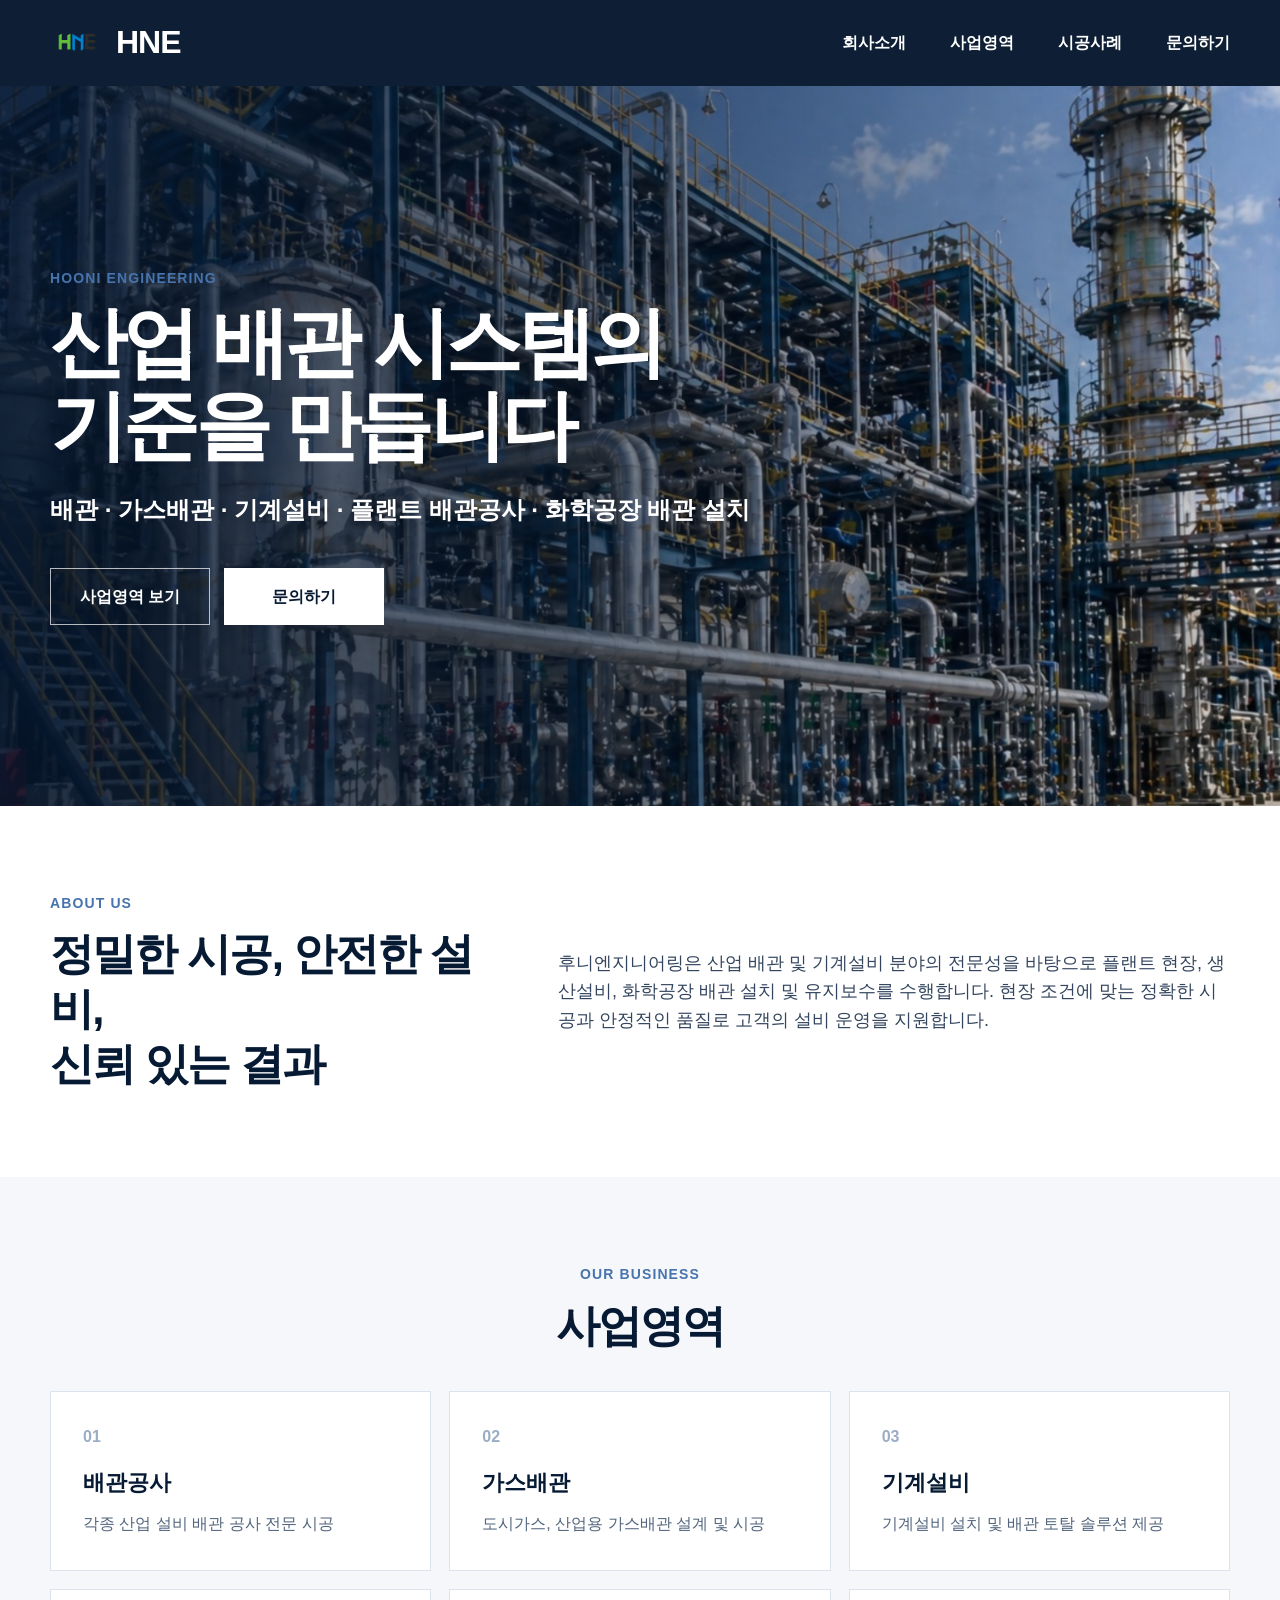
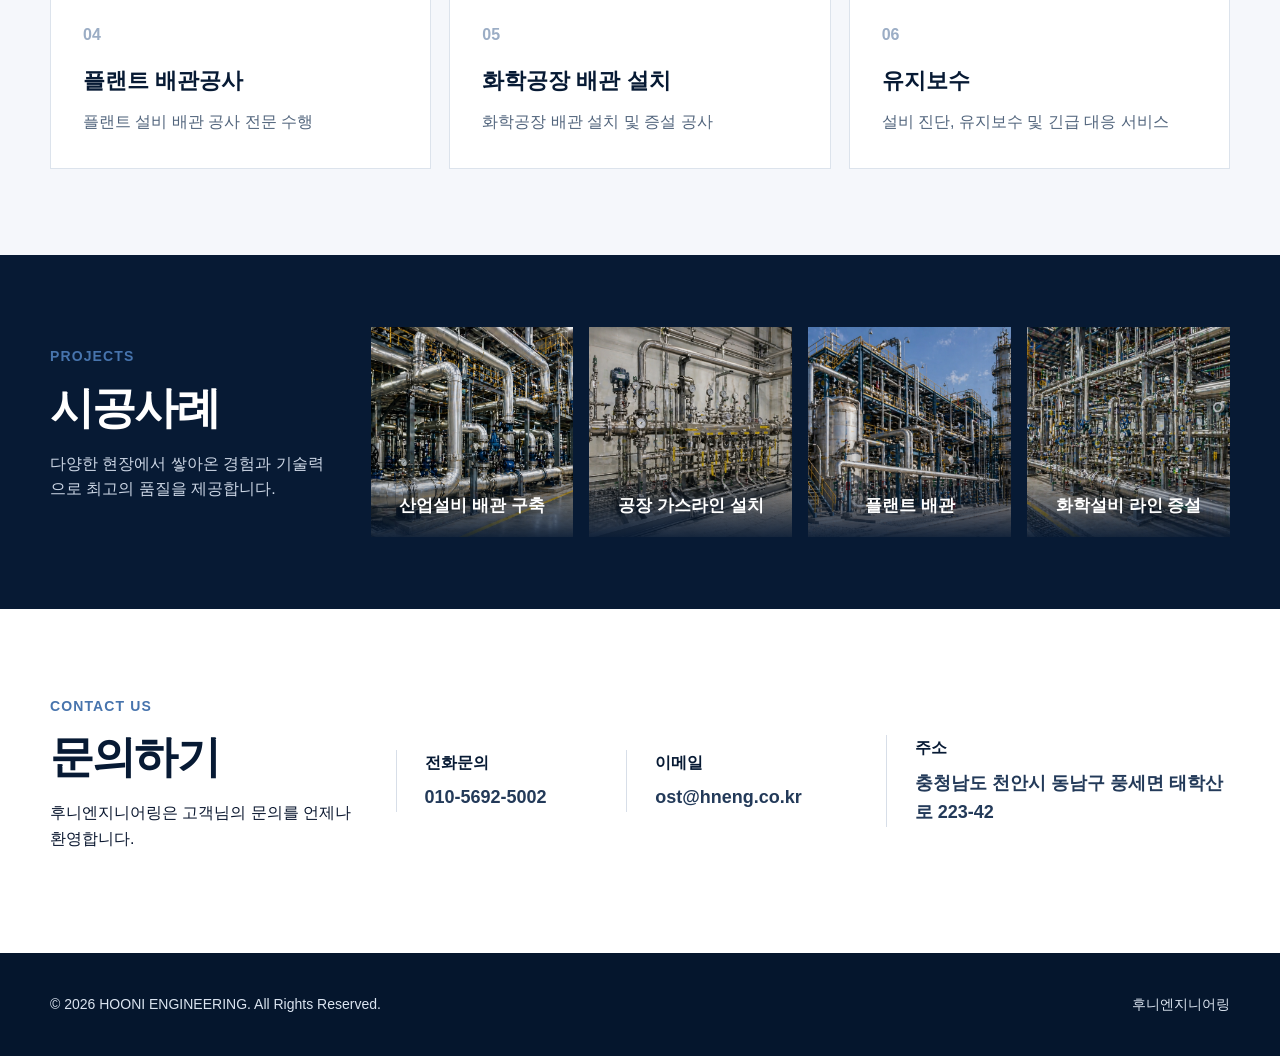
==== index.html @ 7d779afa "Add files via upload" ====
<!DOCTYPE html>
<html lang="ko">
<head>
  <meta charset="UTF-8" />
  <meta name="viewport" content="width=device-width, initial-scale=1.0" />
  <title>후니엔지니어링 | HNE</title>
  <meta name="description" content="후니엔지니어링은 배관, 가스배관, 기계설비, 플랜트 배관공사, 화학공장 배관 설치 전문기업입니다." />
  <link rel="stylesheet" href="style.css" />
</head>
<body>
  <header class="site-header">
    <div class="container header-inner">
      <a href="#" class="brand" aria-label="후니엔지니어링 홈">
        <img src="assets/logo.png" alt="HNE 로고" />
        <span class="brand-text">HNE</span>
      </a>
      <nav class="nav">
        <a href="#about">회사소개</a>
        <a href="#business">사업영역</a>
        <a href="#projects">시공사례</a>
        <a href="#contact">문의하기</a>
      </nav>
    </div>
  </header>

  <section class="hero">
    <div class="hero-overlay">
      <div class="container hero-content">
        <p class="eyebrow">HOONI ENGINEERING</p>
        <h1>산업 배관 시스템의<br />기준을 만듭니다</h1>
        <p class="hero-desc">
          배관 · 가스배관 · 기계설비 · 플랜트 배관공사 · 화학공장 배관 설치
        </p>
        <div class="hero-actions">
          <a class="btn primary" href="#business">사업영역 보기</a>
          <a class="btn secondary" href="#contact">문의하기</a>
        </div>
      </div>
    </div>
  </section>

  <main>
    <section id="about" class="section about">
      <div class="container split">
        <div>
          <p class="section-kicker">ABOUT US</p>
          <h2>정밀한 시공, 안전한 설비,<br />신뢰 있는 결과</h2>
        </div>
        <p>
          후니엔지니어링은 산업 배관 및 기계설비 분야의 전문성을 바탕으로
          플랜트 현장, 생산설비, 화학공장 배관 설치 및 유지보수를 수행합니다.
          현장 조건에 맞는 정확한 시공과 안정적인 품질로 고객의 설비 운영을 지원합니다.
        </p>
      </div>
    </section>

    <section id="business" class="section business">
      <div class="container">
        <p class="section-kicker center">OUR BUSINESS</p>
        <h2 class="center">사업영역</h2>
        <div class="business-grid">
          <article>
            <span>01</span>
            <h3>배관공사</h3>
            <p>각종 산업 설비 배관 공사 전문 시공</p>
          </article>
          <article>
            <span>02</span>
            <h3>가스배관</h3>
            <p>도시가스, 산업용 가스배관 설계 및 시공</p>
          </article>
          <article>
            <span>03</span>
            <h3>기계설비</h3>
            <p>기계설비 설치 및 배관 토탈 솔루션 제공</p>
          </article>
          <article>
            <span>04</span>
            <h3>플랜트 배관공사</h3>
            <p>플랜트 설비 배관 공사 전문 수행</p>
          </article>
          <article>
            <span>05</span>
            <h3>화학공장 배관 설치</h3>
            <p>화학공장 배관 설치 및 증설 공사</p>
          </article>
          <article>
            <span>06</span>
            <h3>유지보수</h3>
            <p>설비 진단, 유지보수 및 긴급 대응 서비스</p>
          </article>
        </div>
      </div>
    </section>

    <section id="projects" class="projects">
      <div class="container project-wrap">
        <div class="project-title">
          <p class="section-kicker">PROJECTS</p>
          <h2>시공사례</h2>
          <p>다양한 현장에서 쌓아온 경험과 기술력으로 최고의 품질을 제공합니다.</p>
        </div>
        <div class="project-grid">
          <article class="project-card">
            <img src="assets/work1.jpg" alt="산업설비 배관 구축" />
            <h3>산업설비 배관 구축</h3>
          </article>
          <article class="project-card">
            <img src="assets/work2.jpg" alt="공장 가스라인 설치" />
            <h3>공장 가스라인 설치</h3>
          </article>
          <article class="project-card">
            <img src="assets/work3.jpg" alt="플랜트 배관" />
            <h3>플랜트 배관</h3>
          </article>
          <article class="project-card">
            <img src="assets/work4.jpg" alt="화학설비 라인 증설" />
            <h3>화학설비 라인 증설</h3>
          </article>
        </div>
      </div>
    </section>

    <section id="contact" class="section contact">
      <div class="container contact-grid">
        <div>
          <p class="section-kicker">CONTACT US</p>
          <h2>문의하기</h2>
          <p>후니엔지니어링은 고객님의 문의를 언제나 환영합니다.</p>
        </div>
        <div class="contact-item">
          <strong>전화문의</strong>
          <a href="tel:010-5692-5002">010-5692-5002</a>
        </div>
        <div class="contact-item">
          <strong>이메일</strong>
          <a href="mailto:ost@hneng.co.kr">ost@hneng.co.kr</a>
        </div>
        <div class="contact-item">
          <strong>주소</strong>
          <span>충청남도 천안시 동남구 풍세면 태학산로 223-42</span>
        </div>
      </div>
    </section>
  </main>

  <footer>
    <div class="container footer-inner">
      <p>© 2026 HOONI ENGINEERING. All Rights Reserved.</p>
      <p>후니엔지니어링</p>
    </div>
  </footer>
</body>
</html>
---- style.css ----
* {
  box-sizing: border-box;
}

html {
  scroll-behavior: smooth;
}

body {
  margin: 0;
  font-family: "Pretendard", "Noto Sans KR", Arial, sans-serif;
  color: #0b1830;
  background: #fff;
  line-height: 1.6;
}

a {
  color: inherit;
  text-decoration: none;
}

img {
  display: block;
  max-width: 100%;
}

.container {
  width: min(1180px, calc(100% - 40px));
  margin: 0 auto;
}

.site-header {
  position: sticky;
  top: 0;
  z-index: 20;
  background: rgba(5, 22, 45, 0.96);
  backdrop-filter: blur(10px);
}

.header-inner {
  height: 86px;
  display: flex;
  align-items: center;
  justify-content: space-between;
}

.brand {
  display: flex;
  align-items: center;
  gap: 12px;
}

.brand img {
  height: 54px;
  width: auto;
}

.brand-text {
  color: #fff;
  font-size: 32px;
  font-weight: 900;
  letter-spacing: -1px;
}

.nav {
  display: flex;
  gap: 44px;
}

.nav a {
  color: #fff;
  font-size: 16px;
  font-weight: 700;
}

.hero {
  min-height: 720px;
  background: url("assets/hero.jpg") center / cover no-repeat;
}

.hero-overlay {
  min-height: 720px;
  background: linear-gradient(90deg, rgba(5, 22, 45, 0.88) 0%, rgba(5, 22, 45, 0.62) 43%, rgba(5, 22, 45, 0.08) 100%);
  display: flex;
  align-items: center;
}

.hero-content {
  color: #fff;
}

.eyebrow,
.section-kicker {
  margin: 0 0 12px;
  font-size: 14px;
  font-weight: 900;
  letter-spacing: 0.08em;
  color: #4774ad;
}

.hero h1 {
  margin: 0;
  font-size: clamp(44px, 6vw, 78px);
  line-height: 1.08;
  letter-spacing: -0.06em;
}

.hero-desc {
  margin: 24px 0 0;
  font-size: clamp(18px, 2vw, 24px);
  font-weight: 700;
}

.hero-actions {
  display: flex;
  gap: 14px;
  margin-top: 38px;
}

.btn {
  min-width: 160px;
  padding: 15px 26px;
  border: 1px solid rgba(255, 255, 255, 0.7);
  font-weight: 800;
  text-align: center;
}

.btn.primary {
  color: #fff;
}

.btn.secondary {
  color: #071a34;
  background: #fff;
  border-color: #fff;
}

.section {
  padding: 86px 0;
}

.split {
  display: grid;
  grid-template-columns: 0.8fr 1.2fr;
  gap: 60px;
  align-items: center;
}

h2 {
  margin: 0;
  font-size: clamp(32px, 4vw, 44px);
  line-height: 1.25;
  letter-spacing: -0.04em;
  color: #071a34;
}

.about p:last-child {
  margin: 0;
  color: #34465f;
  font-size: 18px;
}

.center {
  text-align: center;
}

.business {
  background: #f5f7fb;
}

.business-grid {
  margin-top: 38px;
  display: grid;
  grid-template-columns: repeat(3, 1fr);
  gap: 18px;
}

.business-grid article {
  background: #fff;
  border: 1px solid #dce3ec;
  padding: 32px;
  min-height: 180px;
  transition: transform 0.2s ease, box-shadow 0.2s ease;
}

.business-grid article:hover {
  transform: translateY(-4px);
  box-shadow: 0 16px 36px rgba(7, 26, 52, 0.1);
}

.business-grid span {
  color: #9badc5;
  font-weight: 900;
}

.business-grid h3 {
  margin: 16px 0 10px;
  font-size: 22px;
  color: #071a34;
}

.business-grid p {
  margin: 0;
  color: #52657d;
}

.projects {
  padding: 72px 0;
  background: #071a34;
  color: #fff;
}

.project-wrap {
  display: grid;
  grid-template-columns: 0.25fr 0.75fr;
  gap: 34px;
  align-items: center;
}

.project-title h2 {
  color: #fff;
}

.project-title p:last-child {
  color: #ccd6e5;
}

.project-grid {
  display: grid;
  grid-template-columns: repeat(4, 1fr);
  gap: 16px;
}

.project-card {
  position: relative;
  overflow: hidden;
  background: #000;
}

.project-card img {
  width: 100%;
  height: 210px;
  object-fit: cover;
  opacity: 0.92;
  transition: transform 0.25s ease;
}

.project-card:hover img {
  transform: scale(1.04);
}

.project-card h3 {
  position: absolute;
  left: 0;
  right: 0;
  bottom: 0;
  margin: 0;
  padding: 18px 14px;
  background: linear-gradient(180deg, rgba(7, 26, 52, 0), rgba(7, 26, 52, 0.9));
  font-size: 17px;
  text-align: center;
}

.contact-grid {
  display: grid;
  grid-template-columns: 1.1fr 0.7fr 0.8fr 1.2fr;
  gap: 30px;
  align-items: center;
}

.contact-item {
  border-left: 1px solid #d7dee8;
  padding-left: 28px;
}

.contact-item strong {
  display: block;
  margin-bottom: 8px;
  color: #071a34;
}

.contact-item a,
.contact-item span {
  color: #233a59;
  font-size: 18px;
  font-weight: 700;
}

footer {
  background: #05162d;
  color: #dbe4f0;
  padding: 26px 0;
}

.footer-inner {
  display: flex;
  justify-content: space-between;
  gap: 16px;
  font-size: 14px;
}

@media (max-width: 980px) {
  .nav {
    gap: 20px;
  }

  .split,
  .project-wrap,
  .contact-grid {
    grid-template-columns: 1fr;
  }

  .business-grid {
    grid-template-columns: repeat(2, 1fr);
  }

  .project-grid {
    grid-template-columns: repeat(2, 1fr);
  }
}

@media (max-width: 640px) {
  .header-inner {
    height: auto;
    padding: 18px 0;
    align-items: flex-start;
    gap: 16px;
    flex-direction: column;
  }

  .nav {
    width: 100%;
    flex-wrap: wrap;
    gap: 12px 18px;
  }

  .hero,
  .hero-overlay {
    min-height: 620px;
  }

  .hero-actions {
    flex-direction: column;
    max-width: 280px;
  }

  .business-grid,
  .project-grid {
    grid-template-columns: 1fr;
  }

  .section {
    padding: 64px 0;
  }

  .footer-inner {
    flex-direction: column;
  }
}
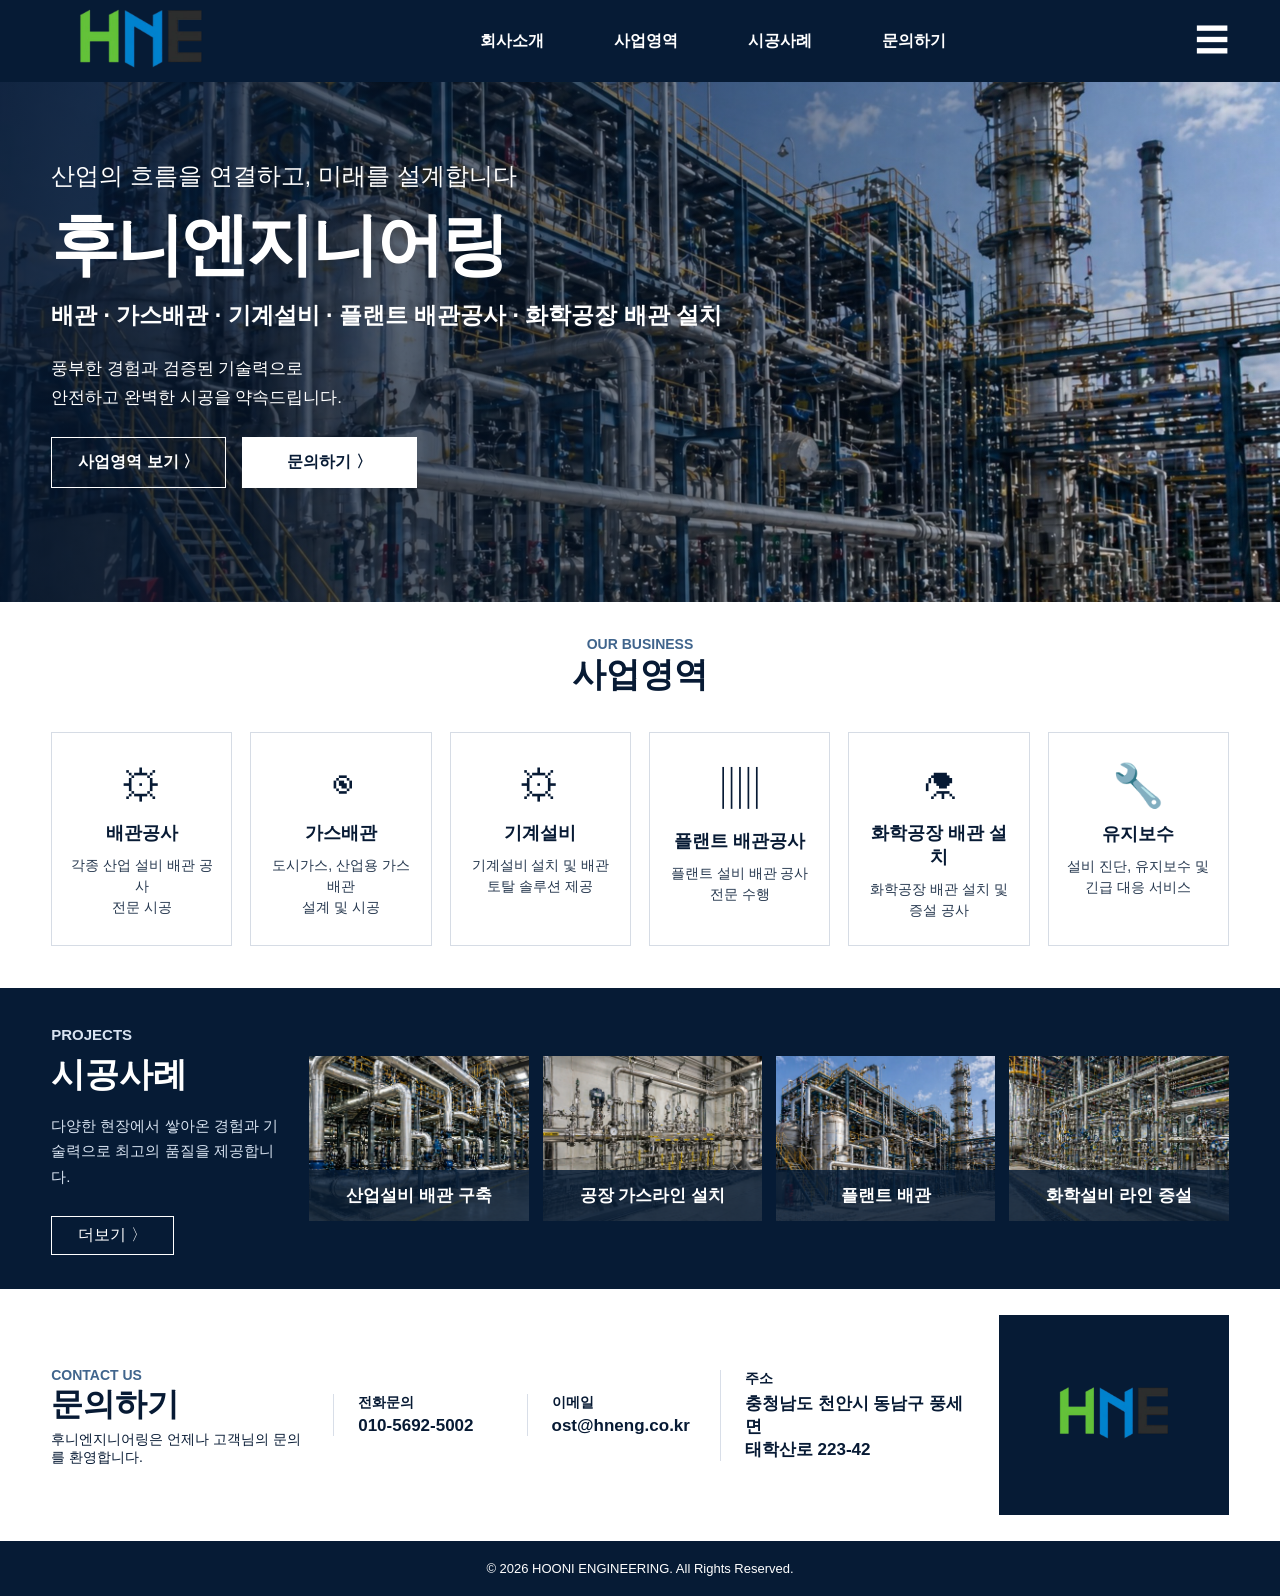
==== commit 2ebb153e: "Add files via upload" ====
--- a/index.html
+++ b/index.html
@@ -4,151 +4,176 @@
   <meta charset="UTF-8" />
   <meta name="viewport" content="width=device-width, initial-scale=1.0" />
   <title>후니엔지니어링 | HNE</title>
-  <meta name="description" content="후니엔지니어링은 배관, 가스배관, 기계설비, 플랜트 배관공사, 화학공장 배관 설치 전문기업입니다." />
-  <link rel="stylesheet" href="style.css" />
+
+  <style>
+    *{box-sizing:border-box}
+    body{margin:0;font-family:Arial,'Noto Sans KR',sans-serif;color:#071a34;background:#fff}
+    a{text-decoration:none;color:inherit}
+    img{display:block;width:100%}
+    .wrap{width:min(1440px,92%);margin:0 auto}
+
+    header{height:82px;background:#061b35;color:#fff}
+    .head{height:82px;display:flex;align-items:center;justify-content:space-between}
+    .logo{width:180px;height:auto}
+    nav{display:flex;gap:70px;font-weight:700}
+    nav a{color:#fff}
+    .menu{font-size:34px}
+
+    .hero{height:520px;background:url('assets/hero.jpg') center/cover no-repeat}
+    .hero::before{content:"";display:block;height:100%;background:linear-gradient(90deg,rgba(5,22,45,.88),rgba(5,22,45,.55),rgba(5,22,45,.05))}
+    .hero-inner{position:absolute;top:160px;left:4%;color:#fff}
+    .hero h4{font-size:24px;margin:0 0 18px;font-weight:500}
+    .hero h1{font-size:68px;line-height:1;margin:0 0 22px;font-weight:900;letter-spacing:-3px}
+    .hero h3{font-size:23px;margin:0 0 24px}
+    .hero p{font-size:17px;line-height:1.7}
+    .btns{display:flex;gap:16px;margin-top:24px}
+    .btn{width:175px;padding:14px 0;border:1px solid #fff;text-align:center;font-weight:700}
+    .btn.white{background:#fff;color:#071a34}
+
+    .business{padding:34px 0 42px;background:#fff;text-align:center}
+    .en{font-size:14px;font-weight:800;color:#40658d;margin:0}
+    h2{font-size:34px;margin:0 0 34px;color:#071a34}
+    .biz-grid{display:grid;grid-template-columns:repeat(6,1fr);gap:18px}
+    .biz-card{border:1px solid #d6dce5;padding:28px 14px 24px;min-height:150px}
+    .icon{font-size:42px;margin-bottom:12px}
+    .biz-card h3{font-size:18px;margin:0 0 10px}
+    .biz-card p{font-size:14px;line-height:1.5;margin:0;color:#26384f}
+
+    .projects{background:#061b35;color:#fff;padding:34px 0}
+    .project-row{display:grid;grid-template-columns:230px 1fr;gap:28px;align-items:center}
+    .project-title h2{color:#fff;text-align:left;margin:4px 0 12px}
+    .project-title p{font-size:15px;line-height:1.7;color:#d9e4f2}
+    .small-btn{display:inline-block;margin-top:12px;border:1px solid #fff;padding:8px 26px}
+    .work-grid{display:grid;grid-template-columns:repeat(4,1fr);gap:14px}
+    .work{position:relative;height:165px;overflow:hidden}
+    .work img{height:100%;object-fit:cover}
+    .work h3{position:absolute;left:0;right:0;bottom:0;margin:0;padding:14px;background:rgba(6,27,53,.82);font-size:17px;text-align:center}
+
+    .contact{background:#fff;padding:26px 0}
+    .contact-row{display:grid;grid-template-columns:260px 1fr 1fr 1.5fr 230px;gap:22px;align-items:center}
+    .contact h2{text-align:left;margin:0;font-size:32px}
+    .contact p{margin:4px 0 0;font-size:14px}
+    .info{border-left:1px solid #d8dee8;padding-left:24px}
+    .info b{display:block;font-size:14px;margin-bottom:4px}
+    .info span,.info a{font-size:17px;font-weight:700}
+    .foot-logo{background:#061b35;padding:20px}
+    .foot-logo img{max-width:160px;margin:auto}
+
+    footer{background:#061b35;color:#fff;text-align:center;padding:20px;font-size:13px}
+
+    @media(max-width:1000px){
+      nav{gap:24px}
+      .biz-grid{grid-template-columns:repeat(3,1fr)}
+      .project-row{grid-template-columns:1fr}
+      .work-grid{grid-template-columns:repeat(2,1fr)}
+      .contact-row{grid-template-columns:1fr 1fr}
+    }
+    @media(max-width:600px){
+      header{height:auto}
+      .head{height:auto;padding:16px 0;flex-direction:column;gap:14px}
+      nav{flex-wrap:wrap;justify-content:center}
+      .menu{display:none}
+      .hero{height:560px}
+      .hero-inner{top:170px;left:6%;right:6%}
+      .hero h1{font-size:44px}
+      .hero h3{font-size:18px}
+      .biz-grid,.work-grid,.contact-row{grid-template-columns:1fr}
+    }
+  </style>
 </head>
+
 <body>
-  <header class="site-header">
-    <div class="container header-inner">
-      <a href="#" class="brand" aria-label="후니엔지니어링 홈">
-        <img src="assets/logo.png" alt="HNE 로고" />
-        <span class="brand-text">HNE</span>
-      </a>
-      <nav class="nav">
+  <header>
+    <div class="wrap head">
+      <img class="logo" src="assets/logo.png" alt="HNE 로고">
+      <nav>
         <a href="#about">회사소개</a>
         <a href="#business">사업영역</a>
         <a href="#projects">시공사례</a>
         <a href="#contact">문의하기</a>
       </nav>
+      <div class="menu">☰</div>
     </div>
   </header>
 
   <section class="hero">
-    <div class="hero-overlay">
-      <div class="container hero-content">
-        <p class="eyebrow">HOONI ENGINEERING</p>
-        <h1>산업 배관 시스템의<br />기준을 만듭니다</h1>
-        <p class="hero-desc">
-          배관 · 가스배관 · 기계설비 · 플랜트 배관공사 · 화학공장 배관 설치
-        </p>
-        <div class="hero-actions">
-          <a class="btn primary" href="#business">사업영역 보기</a>
-          <a class="btn secondary" href="#contact">문의하기</a>
-        </div>
+    <div class="hero-inner">
+      <h4>산업의 흐름을 연결하고, 미래를 설계합니다</h4>
+      <h1>후니엔지니어링</h1>
+      <h3>배관 · 가스배관 · 기계설비 · 플랜트 배관공사 · 화학공장 배관 설치</h3>
+      <p>풍부한 경험과 검증된 기술력으로<br>안전하고 완벽한 시공을 약속드립니다.</p>
+      <div class="btns">
+        <a class="btn" href="#business">사업영역 보기 〉</a>
+        <a class="btn white" href="#contact">문의하기 〉</a>
       </div>
     </div>
   </section>
 
-  <main>
-    <section id="about" class="section about">
-      <div class="container split">
-        <div>
-          <p class="section-kicker">ABOUT US</p>
-          <h2>정밀한 시공, 안전한 설비,<br />신뢰 있는 결과</h2>
-        </div>
-        <p>
-          후니엔지니어링은 산업 배관 및 기계설비 분야의 전문성을 바탕으로
-          플랜트 현장, 생산설비, 화학공장 배관 설치 및 유지보수를 수행합니다.
-          현장 조건에 맞는 정확한 시공과 안정적인 품질로 고객의 설비 운영을 지원합니다.
-        </p>
+  <section id="business" class="business">
+    <div class="wrap">
+      <p class="en">OUR BUSINESS</p>
+      <h2>사업영역</h2>
+
+      <div class="biz-grid">
+        <div class="biz-card"><div class="icon">⚙</div><h3>배관공사</h3><p>각종 산업 설비 배관 공사<br>전문 시공</p></div>
+        <div class="biz-card"><div class="icon">◉</div><h3>가스배관</h3><p>도시가스, 산업용 가스배관<br>설계 및 시공</p></div>
+        <div class="biz-card"><div class="icon">⚙</div><h3>기계설비</h3><p>기계설비 설치 및 배관<br>토탈 솔루션 제공</p></div>
+        <div class="biz-card"><div class="icon">▥</div><h3>플랜트 배관공사</h3><p>플랜트 설비 배관 공사<br>전문 수행</p></div>
+        <div class="biz-card"><div class="icon">⚗</div><h3>화학공장 배관 설치</h3><p>화학공장 배관 설치 및<br>증설 공사</p></div>
+        <div class="biz-card"><div class="icon">🔧</div><h3>유지보수</h3><p>설비 진단, 유지보수 및<br>긴급 대응 서비스</p></div>
       </div>
-    </section>
+    </div>
+  </section>
 
-    <section id="business" class="section business">
-      <div class="container">
-        <p class="section-kicker center">OUR BUSINESS</p>
-        <h2 class="center">사업영역</h2>
-        <div class="business-grid">
-          <article>
-            <span>01</span>
-            <h3>배관공사</h3>
-            <p>각종 산업 설비 배관 공사 전문 시공</p>
-          </article>
-          <article>
-            <span>02</span>
-            <h3>가스배관</h3>
-            <p>도시가스, 산업용 가스배관 설계 및 시공</p>
-          </article>
-          <article>
-            <span>03</span>
-            <h3>기계설비</h3>
-            <p>기계설비 설치 및 배관 토탈 솔루션 제공</p>
-          </article>
-          <article>
-            <span>04</span>
-            <h3>플랜트 배관공사</h3>
-            <p>플랜트 설비 배관 공사 전문 수행</p>
-          </article>
-          <article>
-            <span>05</span>
-            <h3>화학공장 배관 설치</h3>
-            <p>화학공장 배관 설치 및 증설 공사</p>
-          </article>
-          <article>
-            <span>06</span>
-            <h3>유지보수</h3>
-            <p>설비 진단, 유지보수 및 긴급 대응 서비스</p>
-          </article>
-        </div>
+  <section id="projects" class="projects">
+    <div class="wrap project-row">
+      <div class="project-title">
+        <p class="en">PROJECTS</p>
+        <h2>시공사례</h2>
+        <p>다양한 현장에서 쌓아온 경험과 기술력으로 최고의 품질을 제공합니다.</p>
+        <a class="small-btn" href="#contact">더보기 〉</a>
       </div>
-    </section>
 
-    <section id="projects" class="projects">
-      <div class="container project-wrap">
-        <div class="project-title">
-          <p class="section-kicker">PROJECTS</p>
-          <h2>시공사례</h2>
-          <p>다양한 현장에서 쌓아온 경험과 기술력으로 최고의 품질을 제공합니다.</p>
-        </div>
-        <div class="project-grid">
-          <article class="project-card">
-            <img src="assets/work1.jpg" alt="산업설비 배관 구축" />
-            <h3>산업설비 배관 구축</h3>
-          </article>
-          <article class="project-card">
-            <img src="assets/work2.jpg" alt="공장 가스라인 설치" />
-            <h3>공장 가스라인 설치</h3>
-          </article>
-          <article class="project-card">
-            <img src="assets/work3.jpg" alt="플랜트 배관" />
-            <h3>플랜트 배관</h3>
-          </article>
-          <article class="project-card">
-            <img src="assets/work4.jpg" alt="화학설비 라인 증설" />
-            <h3>화학설비 라인 증설</h3>
-          </article>
-        </div>
+      <div class="work-grid">
+        <div class="work"><img src="assets/work1.jpg" alt="산업설비 배관 구축"><h3>산업설비 배관 구축</h3></div>
+        <div class="work"><img src="assets/work2.jpg" alt="공장 가스라인 설치"><h3>공장 가스라인 설치</h3></div>
+        <div class="work"><img src="assets/work3.jpg" alt="플랜트 배관"><h3>플랜트 배관</h3></div>
+        <div class="work"><img src="assets/work4.jpg" alt="화학설비 라인 증설"><h3>화학설비 라인 증설</h3></div>
       </div>
-    </section>
+    </div>
+  </section>
 
-    <section id="contact" class="section contact">
-      <div class="container contact-grid">
-        <div>
-          <p class="section-kicker">CONTACT US</p>
-          <h2>문의하기</h2>
-          <p>후니엔지니어링은 고객님의 문의를 언제나 환영합니다.</p>
-        </div>
-        <div class="contact-item">
-          <strong>전화문의</strong>
-          <a href="tel:010-5692-5002">010-5692-5002</a>
-        </div>
-        <div class="contact-item">
-          <strong>이메일</strong>
-          <a href="mailto:ost@hneng.co.kr">ost@hneng.co.kr</a>
-        </div>
-        <div class="contact-item">
-          <strong>주소</strong>
-          <span>충청남도 천안시 동남구 풍세면 태학산로 223-42</span>
-        </div>
+  <section id="contact" class="contact">
+    <div class="wrap contact-row">
+      <div>
+        <p class="en">CONTACT US</p>
+        <h2>문의하기</h2>
+        <p>후니엔지니어링은 언제나 고객님의 문의를 환영합니다.</p>
       </div>
-    </section>
-  </main>
+
+      <div class="info">
+        <b>전화문의</b>
+        <a href="tel:010-5692-5002">010-5692-5002</a>
+      </div>
+
+      <div class="info">
+        <b>이메일</b>
+        <a href="mailto:ost@hneng.co.kr">ost@hneng.co.kr</a>
+      </div>
+
+      <div class="info">
+        <b>주소</b>
+        <span>충청남도 천안시 동남구 풍세면<br>태학산로 223-42</span>
+      </div>
+
+      <div class="foot-logo">
+        <img src="assets/logo.png" alt="HNE 로고">
+      </div>
+    </div>
+  </section>
 
   <footer>
-    <div class="container footer-inner">
-      <p>© 2026 HOONI ENGINEERING. All Rights Reserved.</p>
-      <p>후니엔지니어링</p>
-    </div>
+    © 2026 HOONI ENGINEERING. All Rights Reserved.
   </footer>
 </body>
-</html>
+</html>
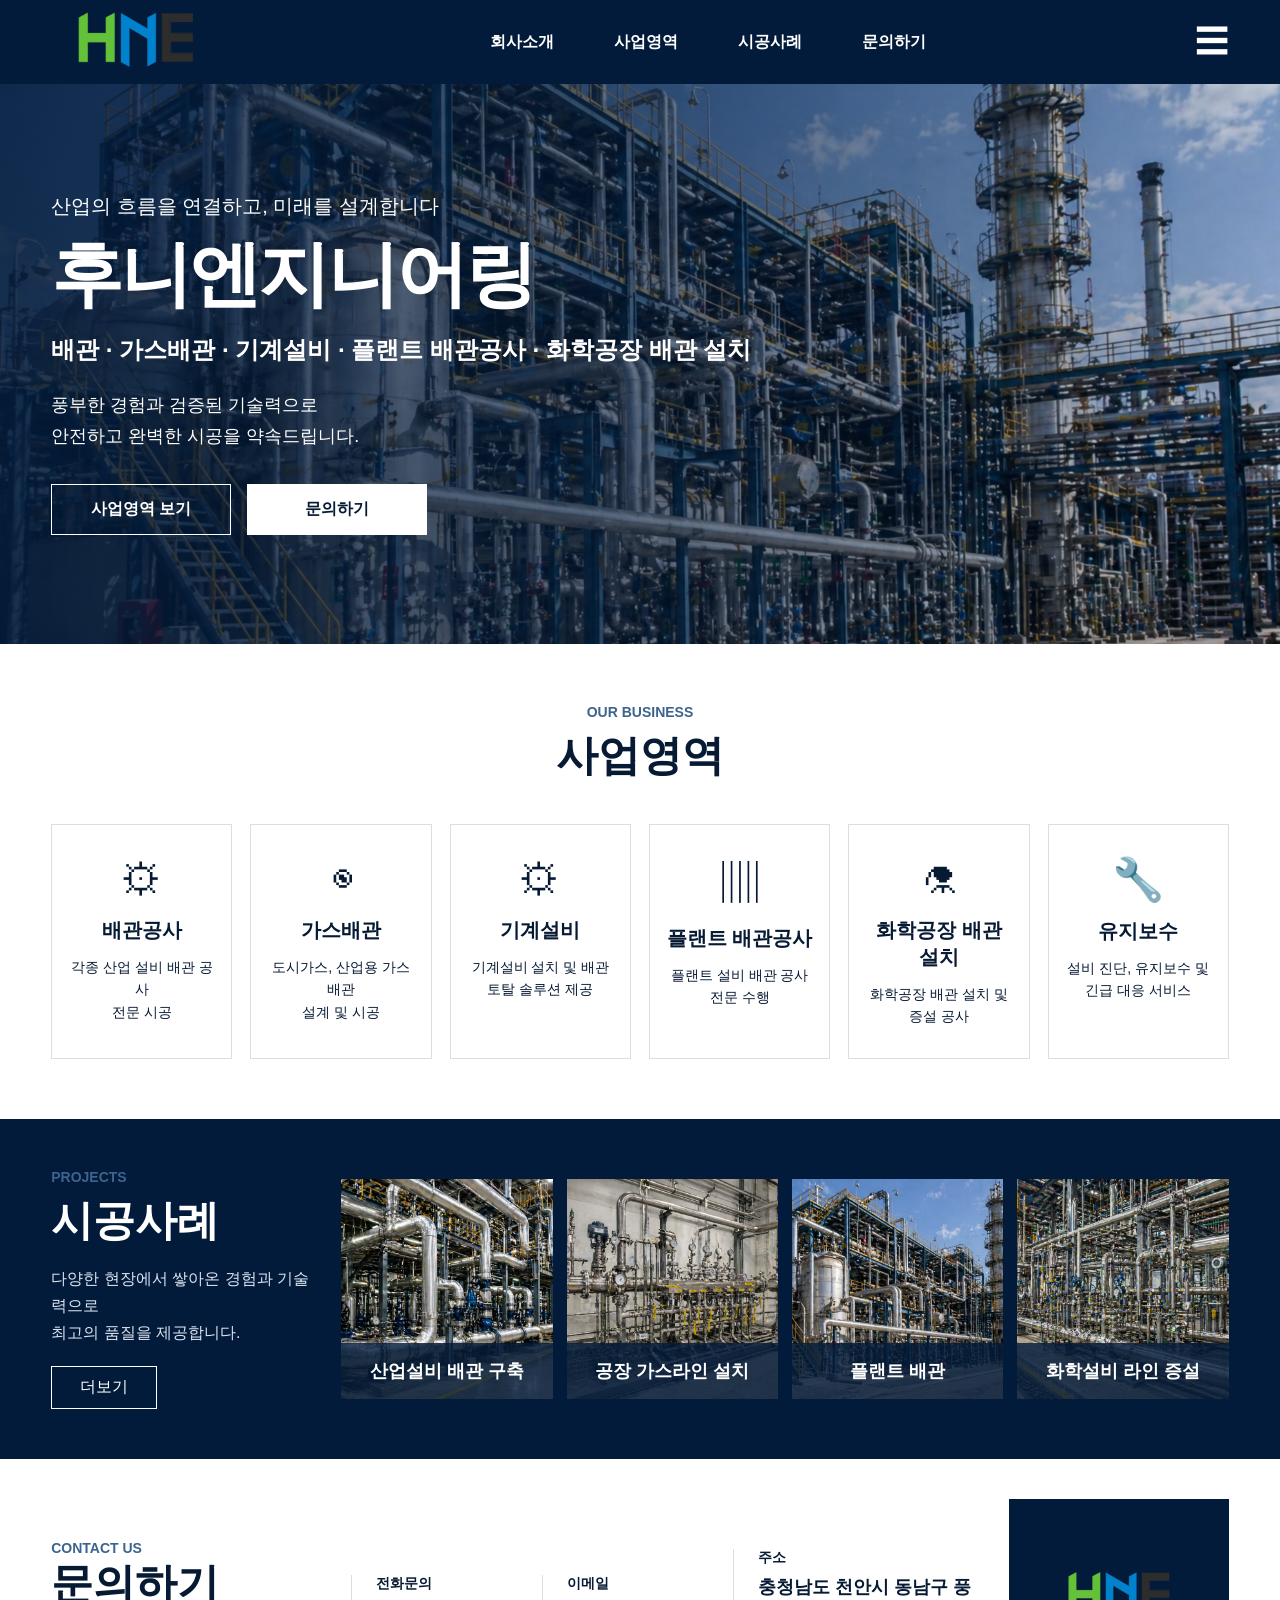
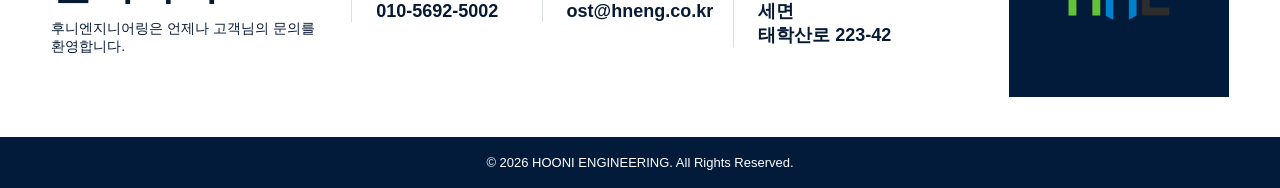
==== commit 29e3d716: "Add files via upload" ====
--- a/index.html
+++ b/index.html
@@ -1,179 +1,499 @@
 <!DOCTYPE html>
 <html lang="ko">
 <head>
-  <meta charset="UTF-8" />
-  <meta name="viewport" content="width=device-width, initial-scale=1.0" />
-  <title>후니엔지니어링 | HNE</title>
-
-  <style>
-    *{box-sizing:border-box}
-    body{margin:0;font-family:Arial,'Noto Sans KR',sans-serif;color:#071a34;background:#fff}
-    a{text-decoration:none;color:inherit}
-    img{display:block;width:100%}
-    .wrap{width:min(1440px,92%);margin:0 auto}
-
-    header{height:82px;background:#061b35;color:#fff}
-    .head{height:82px;display:flex;align-items:center;justify-content:space-between}
-    .logo{width:180px;height:auto}
-    nav{display:flex;gap:70px;font-weight:700}
-    nav a{color:#fff}
-    .menu{font-size:34px}
-
-    .hero{height:520px;background:url('assets/hero.jpg') center/cover no-repeat}
-    .hero::before{content:"";display:block;height:100%;background:linear-gradient(90deg,rgba(5,22,45,.88),rgba(5,22,45,.55),rgba(5,22,45,.05))}
-    .hero-inner{position:absolute;top:160px;left:4%;color:#fff}
-    .hero h4{font-size:24px;margin:0 0 18px;font-weight:500}
-    .hero h1{font-size:68px;line-height:1;margin:0 0 22px;font-weight:900;letter-spacing:-3px}
-    .hero h3{font-size:23px;margin:0 0 24px}
-    .hero p{font-size:17px;line-height:1.7}
-    .btns{display:flex;gap:16px;margin-top:24px}
-    .btn{width:175px;padding:14px 0;border:1px solid #fff;text-align:center;font-weight:700}
-    .btn.white{background:#fff;color:#071a34}
-
-    .business{padding:34px 0 42px;background:#fff;text-align:center}
-    .en{font-size:14px;font-weight:800;color:#40658d;margin:0}
-    h2{font-size:34px;margin:0 0 34px;color:#071a34}
-    .biz-grid{display:grid;grid-template-columns:repeat(6,1fr);gap:18px}
-    .biz-card{border:1px solid #d6dce5;padding:28px 14px 24px;min-height:150px}
-    .icon{font-size:42px;margin-bottom:12px}
-    .biz-card h3{font-size:18px;margin:0 0 10px}
-    .biz-card p{font-size:14px;line-height:1.5;margin:0;color:#26384f}
-
-    .projects{background:#061b35;color:#fff;padding:34px 0}
-    .project-row{display:grid;grid-template-columns:230px 1fr;gap:28px;align-items:center}
-    .project-title h2{color:#fff;text-align:left;margin:4px 0 12px}
-    .project-title p{font-size:15px;line-height:1.7;color:#d9e4f2}
-    .small-btn{display:inline-block;margin-top:12px;border:1px solid #fff;padding:8px 26px}
-    .work-grid{display:grid;grid-template-columns:repeat(4,1fr);gap:14px}
-    .work{position:relative;height:165px;overflow:hidden}
-    .work img{height:100%;object-fit:cover}
-    .work h3{position:absolute;left:0;right:0;bottom:0;margin:0;padding:14px;background:rgba(6,27,53,.82);font-size:17px;text-align:center}
-
-    .contact{background:#fff;padding:26px 0}
-    .contact-row{display:grid;grid-template-columns:260px 1fr 1fr 1.5fr 230px;gap:22px;align-items:center}
-    .contact h2{text-align:left;margin:0;font-size:32px}
-    .contact p{margin:4px 0 0;font-size:14px}
-    .info{border-left:1px solid #d8dee8;padding-left:24px}
-    .info b{display:block;font-size:14px;margin-bottom:4px}
-    .info span,.info a{font-size:17px;font-weight:700}
-    .foot-logo{background:#061b35;padding:20px}
-    .foot-logo img{max-width:160px;margin:auto}
-
-    footer{background:#061b35;color:#fff;text-align:center;padding:20px;font-size:13px}
-
-    @media(max-width:1000px){
-      nav{gap:24px}
-      .biz-grid{grid-template-columns:repeat(3,1fr)}
-      .project-row{grid-template-columns:1fr}
-      .work-grid{grid-template-columns:repeat(2,1fr)}
-      .contact-row{grid-template-columns:1fr 1fr}
-    }
-    @media(max-width:600px){
-      header{height:auto}
-      .head{height:auto;padding:16px 0;flex-direction:column;gap:14px}
-      nav{flex-wrap:wrap;justify-content:center}
-      .menu{display:none}
-      .hero{height:560px}
-      .hero-inner{top:170px;left:6%;right:6%}
-      .hero h1{font-size:44px}
-      .hero h3{font-size:18px}
-      .biz-grid,.work-grid,.contact-row{grid-template-columns:1fr}
-    }
-  </style>
+<meta charset="UTF-8">
+<meta name="viewport" content="width=device-width, initial-scale=1.0">
+<title>후니엔지니어링 | HNE</title>
+
+<style>
+* {
+  margin: 0;
+  padding: 0;
+  box-sizing: border-box;
+}
+
+body {
+  font-family: Arial, "Noto Sans KR", sans-serif;
+  color: #071a34;
+  background: #fff;
+}
+
+a {
+  text-decoration: none;
+  color: inherit;
+}
+
+img {
+  display: block;
+  max-width: 100%;
+}
+
+.wrap {
+  width: min(1400px, 92%);
+  margin: 0 auto;
+}
+
+/* HEADER */
+
+header {
+  background: #031b3a;
+  height: 84px;
+}
+
+.header-inner {
+  height: 84px;
+  display: flex;
+  align-items: center;
+  justify-content: space-between;
+}
+
+.logo {
+  width: 170px;
+}
+
+nav {
+  display: flex;
+  gap: 60px;
+  font-weight: 700;
+  color: #fff;
+}
+
+.menu {
+  font-size: 34px;
+  color: #fff;
+}
+
+/* HERO */
+
+.hero {
+  height: 560px;
+  background-image: linear-gradient(
+      90deg,
+      rgba(3, 27, 58, 0.88),
+      rgba(3, 27, 58, 0.62),
+      rgba(3, 27, 58, 0.15)
+    ),
+    url("./assets/hero.jpg?v=2");
+  background-size: cover;
+  background-position: center;
+  background-repeat: no-repeat;
+  display: flex;
+  align-items: center;
+}
+
+.hero-content {
+  color: #fff;
+}
+
+.hero-sub {
+  font-size: 20px;
+  margin-bottom: 18px;
+  font-weight: 500;
+}
+
+.hero h1 {
+  font-size: 72px;
+  line-height: 1;
+  margin-bottom: 24px;
+  font-weight: 900;
+  letter-spacing: -3px;
+}
+
+.hero-main {
+  font-size: 24px;
+  margin-bottom: 24px;
+  font-weight: 700;
+}
+
+.hero-desc {
+  font-size: 18px;
+  line-height: 1.7;
+  margin-bottom: 32px;
+}
+
+.btn-group {
+  display: flex;
+  gap: 16px;
+}
+
+.btn {
+  width: 180px;
+  padding: 14px 0;
+  text-align: center;
+  font-weight: 700;
+  border: 1px solid #fff;
+}
+
+.btn.white {
+  background: #fff;
+  color: #071a34;
+}
+
+/* BUSINESS */
+
+.business {
+  padding: 60px 0;
+  background: #fff;
+  text-align: center;
+}
+
+.en {
+  color: #3d648e;
+  font-size: 14px;
+  font-weight: 800;
+}
+
+h2 {
+  font-size: 42px;
+  margin: 8px 0 40px;
+}
+
+.biz-grid {
+  display: grid;
+  grid-template-columns: repeat(6, 1fr);
+  gap: 18px;
+}
+
+.biz-card {
+  border: 1px solid #d9dfe8;
+  padding: 30px 15px;
+  min-height: 180px;
+}
+
+.biz-icon {
+  font-size: 42px;
+  margin-bottom: 14px;
+}
+
+.biz-card h3 {
+  font-size: 20px;
+  margin-bottom: 12px;
+}
+
+.biz-card p {
+  font-size: 14px;
+  line-height: 1.6;
+}
+
+/* PROJECT */
+
+.projects {
+  background: #031b3a;
+  color: #fff;
+  padding: 50px 0;
+}
+
+.project-wrap {
+  display: grid;
+  grid-template-columns: 260px 1fr;
+  gap: 30px;
+  align-items: center;
+}
+
+.project-left h2 {
+  color: #fff;
+  text-align: left;
+  margin-bottom: 16px;
+}
+
+.project-left p {
+  line-height: 1.7;
+  color: #dbe5f2;
+}
+
+.more-btn {
+  display: inline-block;
+  margin-top: 20px;
+  padding: 10px 28px;
+  border: 1px solid #fff;
+}
+
+.work-grid {
+  display: grid;
+  grid-template-columns: repeat(4, 1fr);
+  gap: 14px;
+}
+
+.work-card {
+  position: relative;
+  overflow: hidden;
+  height: 220px;
+}
+
+.work-card img {
+  width: 100%;
+  height: 100%;
+  object-fit: cover;
+}
+
+.work-card h3 {
+  position: absolute;
+  left: 0;
+  right: 0;
+  bottom: 0;
+  padding: 16px;
+  margin: 0;
+  background: rgba(3, 27, 58, 0.82);
+  text-align: center;
+  font-size: 18px;
+}
+
+/* CONTACT */
+
+.contact {
+  padding: 40px 0;
+  background: #fff;
+}
+
+.contact-wrap {
+  display: grid;
+  grid-template-columns: 280px 1fr 1fr 1.5fr 220px;
+  gap: 20px;
+  align-items: center;
+}
+
+.contact h2 {
+  text-align: left;
+  margin: 0;
+}
+
+.contact-left p {
+  margin-top: 8px;
+  font-size: 14px;
+}
+
+.info {
+  border-left: 1px solid #d9dfe8;
+  padding-left: 24px;
+}
+
+.info strong {
+  display: block;
+  margin-bottom: 8px;
+  font-size: 14px;
+}
+
+.info span,
+.info a {
+  font-size: 18px;
+  font-weight: 700;
+}
+
+.footer-logo {
+  background: #031b3a;
+  padding: 24px;
+}
+
+.footer-logo img {
+  width: 150px;
+  margin: auto;
+}
+
+footer {
+  background: #031b3a;
+  color: #fff;
+  text-align: center;
+  padding: 18px;
+  font-size: 13px;
+}
+
+/* MOBILE */
+
+@media (max-width: 1000px) {
+  .biz-grid {
+    grid-template-columns: repeat(3, 1fr);
+  }
+
+  .work-grid {
+    grid-template-columns: repeat(2, 1fr);
+  }
+
+  .project-wrap,
+  .contact-wrap {
+    grid-template-columns: 1fr;
+  }
+}
+
+@media (max-width: 640px) {
+  nav {
+    display: none;
+  }
+
+  .biz-grid,
+  .work-grid {
+    grid-template-columns: 1fr;
+  }
+
+  .hero h1 {
+    font-size: 46px;
+  }
+
+  .hero-main {
+    font-size: 18px;
+  }
+}
+</style>
 </head>
 
 <body>
-  <header>
-    <div class="wrap head">
-      <img class="logo" src="assets/logo.png" alt="HNE 로고">
-      <nav>
-        <a href="#about">회사소개</a>
-        <a href="#business">사업영역</a>
-        <a href="#projects">시공사례</a>
-        <a href="#contact">문의하기</a>
-      </nav>
-      <div class="menu">☰</div>
-    </div>
-  </header>
-
-  <section class="hero">
-    <div class="hero-inner">
-      <h4>산업의 흐름을 연결하고, 미래를 설계합니다</h4>
-      <h1>후니엔지니어링</h1>
-      <h3>배관 · 가스배관 · 기계설비 · 플랜트 배관공사 · 화학공장 배관 설치</h3>
-      <p>풍부한 경험과 검증된 기술력으로<br>안전하고 완벽한 시공을 약속드립니다.</p>
-      <div class="btns">
-        <a class="btn" href="#business">사업영역 보기 〉</a>
-        <a class="btn white" href="#contact">문의하기 〉</a>
-      </div>
-    </div>
-  </section>
-
-  <section id="business" class="business">
-    <div class="wrap">
-      <p class="en">OUR BUSINESS</p>
-      <h2>사업영역</h2>
-
-      <div class="biz-grid">
-        <div class="biz-card"><div class="icon">⚙</div><h3>배관공사</h3><p>각종 산업 설비 배관 공사<br>전문 시공</p></div>
-        <div class="biz-card"><div class="icon">◉</div><h3>가스배관</h3><p>도시가스, 산업용 가스배관<br>설계 및 시공</p></div>
-        <div class="biz-card"><div class="icon">⚙</div><h3>기계설비</h3><p>기계설비 설치 및 배관<br>토탈 솔루션 제공</p></div>
-        <div class="biz-card"><div class="icon">▥</div><h3>플랜트 배관공사</h3><p>플랜트 설비 배관 공사<br>전문 수행</p></div>
-        <div class="biz-card"><div class="icon">⚗</div><h3>화학공장 배관 설치</h3><p>화학공장 배관 설치 및<br>증설 공사</p></div>
-        <div class="biz-card"><div class="icon">🔧</div><h3>유지보수</h3><p>설비 진단, 유지보수 및<br>긴급 대응 서비스</p></div>
-      </div>
-    </div>
-  </section>
-
-  <section id="projects" class="projects">
-    <div class="wrap project-row">
-      <div class="project-title">
-        <p class="en">PROJECTS</p>
-        <h2>시공사례</h2>
-        <p>다양한 현장에서 쌓아온 경험과 기술력으로 최고의 품질을 제공합니다.</p>
-        <a class="small-btn" href="#contact">더보기 〉</a>
-      </div>
-
-      <div class="work-grid">
-        <div class="work"><img src="assets/work1.jpg" alt="산업설비 배관 구축"><h3>산업설비 배관 구축</h3></div>
-        <div class="work"><img src="assets/work2.jpg" alt="공장 가스라인 설치"><h3>공장 가스라인 설치</h3></div>
-        <div class="work"><img src="assets/work3.jpg" alt="플랜트 배관"><h3>플랜트 배관</h3></div>
-        <div class="work"><img src="assets/work4.jpg" alt="화학설비 라인 증설"><h3>화학설비 라인 증설</h3></div>
-      </div>
-    </div>
-  </section>
-
-  <section id="contact" class="contact">
-    <div class="wrap contact-row">
-      <div>
-        <p class="en">CONTACT US</p>
-        <h2>문의하기</h2>
-        <p>후니엔지니어링은 언제나 고객님의 문의를 환영합니다.</p>
-      </div>
-
-      <div class="info">
-        <b>전화문의</b>
-        <a href="tel:010-5692-5002">010-5692-5002</a>
-      </div>
-
-      <div class="info">
-        <b>이메일</b>
-        <a href="mailto:ost@hneng.co.kr">ost@hneng.co.kr</a>
-      </div>
-
-      <div class="info">
-        <b>주소</b>
-        <span>충청남도 천안시 동남구 풍세면<br>태학산로 223-42</span>
-      </div>
-
-      <div class="foot-logo">
-        <img src="assets/logo.png" alt="HNE 로고">
-      </div>
-    </div>
-  </section>
-
-  <footer>
-    © 2026 HOONI ENGINEERING. All Rights Reserved.
-  </footer>
+
+<header>
+  <div class="wrap header-inner">
+    <img class="logo" src="./assets/logo.png?v=2" alt="HNE 로고">
+
+    <nav>
+      <a href="#">회사소개</a>
+      <a href="#">사업영역</a>
+      <a href="#">시공사례</a>
+      <a href="#">문의하기</a>
+    </nav>
+
+    <div class="menu">☰</div>
+  </div>
+</header>
+
+<section class="hero">
+  <div class="wrap hero-content">
+    <div class="hero-sub">
+      산업의 흐름을 연결하고, 미래를 설계합니다
+    </div>
+
+    <h1>후니엔지니어링</h1>
+
+    <div class="hero-main">
+      배관 · 가스배관 · 기계설비 · 플랜트 배관공사 · 화학공장 배관 설치
+    </div>
+
+    <div class="hero-desc">
+      풍부한 경험과 검증된 기술력으로<br>
+      안전하고 완벽한 시공을 약속드립니다.
+    </div>
+
+    <div class="btn-group">
+      <a href="#" class="btn">사업영역 보기</a>
+      <a href="#" class="btn white">문의하기</a>
+    </div>
+  </div>
+</section>
+
+<section class="business">
+  <div class="wrap">
+    <div class="en">OUR BUSINESS</div>
+    <h2>사업영역</h2>
+
+    <div class="biz-grid">
+      <div class="biz-card">
+        <div class="biz-icon">⚙</div>
+        <h3>배관공사</h3>
+        <p>각종 산업 설비 배관 공사<br>전문 시공</p>
+      </div>
+
+      <div class="biz-card">
+        <div class="biz-icon">◉</div>
+        <h3>가스배관</h3>
+        <p>도시가스, 산업용 가스배관<br>설계 및 시공</p>
+      </div>
+
+      <div class="biz-card">
+        <div class="biz-icon">⚙</div>
+        <h3>기계설비</h3>
+        <p>기계설비 설치 및 배관<br>토탈 솔루션 제공</p>
+      </div>
+
+      <div class="biz-card">
+        <div class="biz-icon">▥</div>
+        <h3>플랜트 배관공사</h3>
+        <p>플랜트 설비 배관 공사<br>전문 수행</p>
+      </div>
+
+      <div class="biz-card">
+        <div class="biz-icon">⚗</div>
+        <h3>화학공장 배관 설치</h3>
+        <p>화학공장 배관 설치 및<br>증설 공사</p>
+      </div>
+
+      <div class="biz-card">
+        <div class="biz-icon">🔧</div>
+        <h3>유지보수</h3>
+        <p>설비 진단, 유지보수 및<br>긴급 대응 서비스</p>
+      </div>
+    </div>
+  </div>
+</section>
+
+<section class="projects">
+  <div class="wrap project-wrap">
+
+    <div class="project-left">
+      <div class="en">PROJECTS</div>
+      <h2>시공사례</h2>
+      <p>
+        다양한 현장에서 쌓아온 경험과 기술력으로<br>
+        최고의 품질을 제공합니다.
+      </p>
+      <a href="#" class="more-btn">더보기</a>
+    </div>
+
+    <div class="work-grid">
+
+      <div class="work-card">
+        <img src="./assets/work1.jpg?v=2" alt="산업설비 배관 구축">
+        <h3>산업설비 배관 구축</h3>
+      </div>
+
+      <div class="work-card">
+        <img src="./assets/work2.jpg?v=2" alt="공장 가스라인 설치">
+        <h3>공장 가스라인 설치</h3>
+      </div>
+
+      <div class="work-card">
+        <img src="./assets/work3.jpg?v=2" alt="플랜트 배관">
+        <h3>플랜트 배관</h3>
+      </div>
+
+      <div class="work-card">
+        <img src="./assets/work4.jpg?v=2" alt="화학설비 라인 증설">
+        <h3>화학설비 라인 증설</h3>
+      </div>
+
+    </div>
+  </div>
+</section>
+
+<section class="contact">
+  <div class="wrap contact-wrap">
+
+    <div class="contact-left">
+      <div class="en">CONTACT US</div>
+      <h2>문의하기</h2>
+      <p>후니엔지니어링은 언제나 고객님의 문의를 환영합니다.</p>
+    </div>
+
+    <div class="info">
+      <strong>전화문의</strong>
+      <a href="tel:01056925002">010-5692-5002</a>
+    </div>
+
+    <div class="info">
+      <strong>이메일</strong>
+      <a href="mailto:ost@hneng.co.kr">ost@hneng.co.kr</a>
+    </div>
+
+    <div class="info">
+      <strong>주소</strong>
+      <span>충청남도 천안시 동남구 풍세면<br>태학산로 223-42</span>
+    </div>
+
+    <div class="footer-logo">
+      <img src="./assets/logo.png?v=2" alt="HNE 로고">
+    </div>
+
+  </div>
+</section>
+
+<footer>
+  © 2026 HOONI ENGINEERING. All Rights Reserved.
+</footer>
+
 </body>
 </html>
